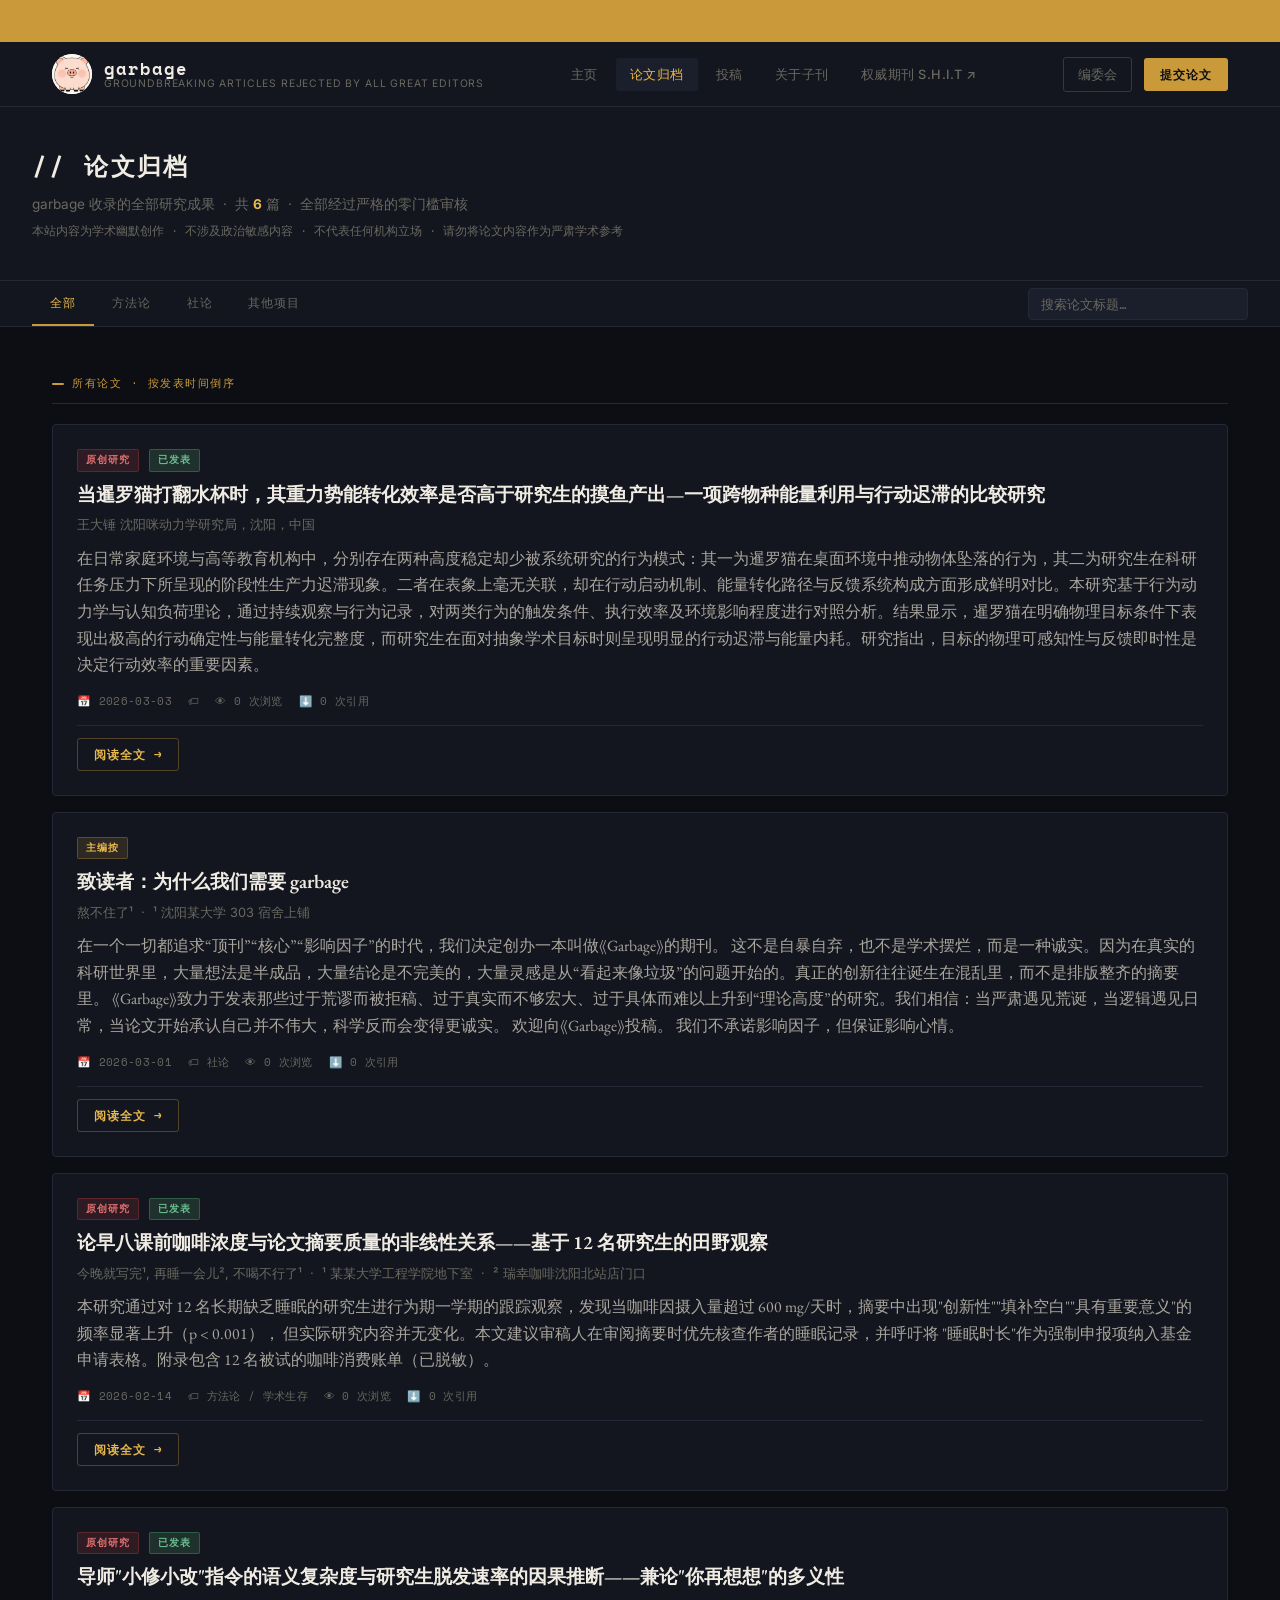
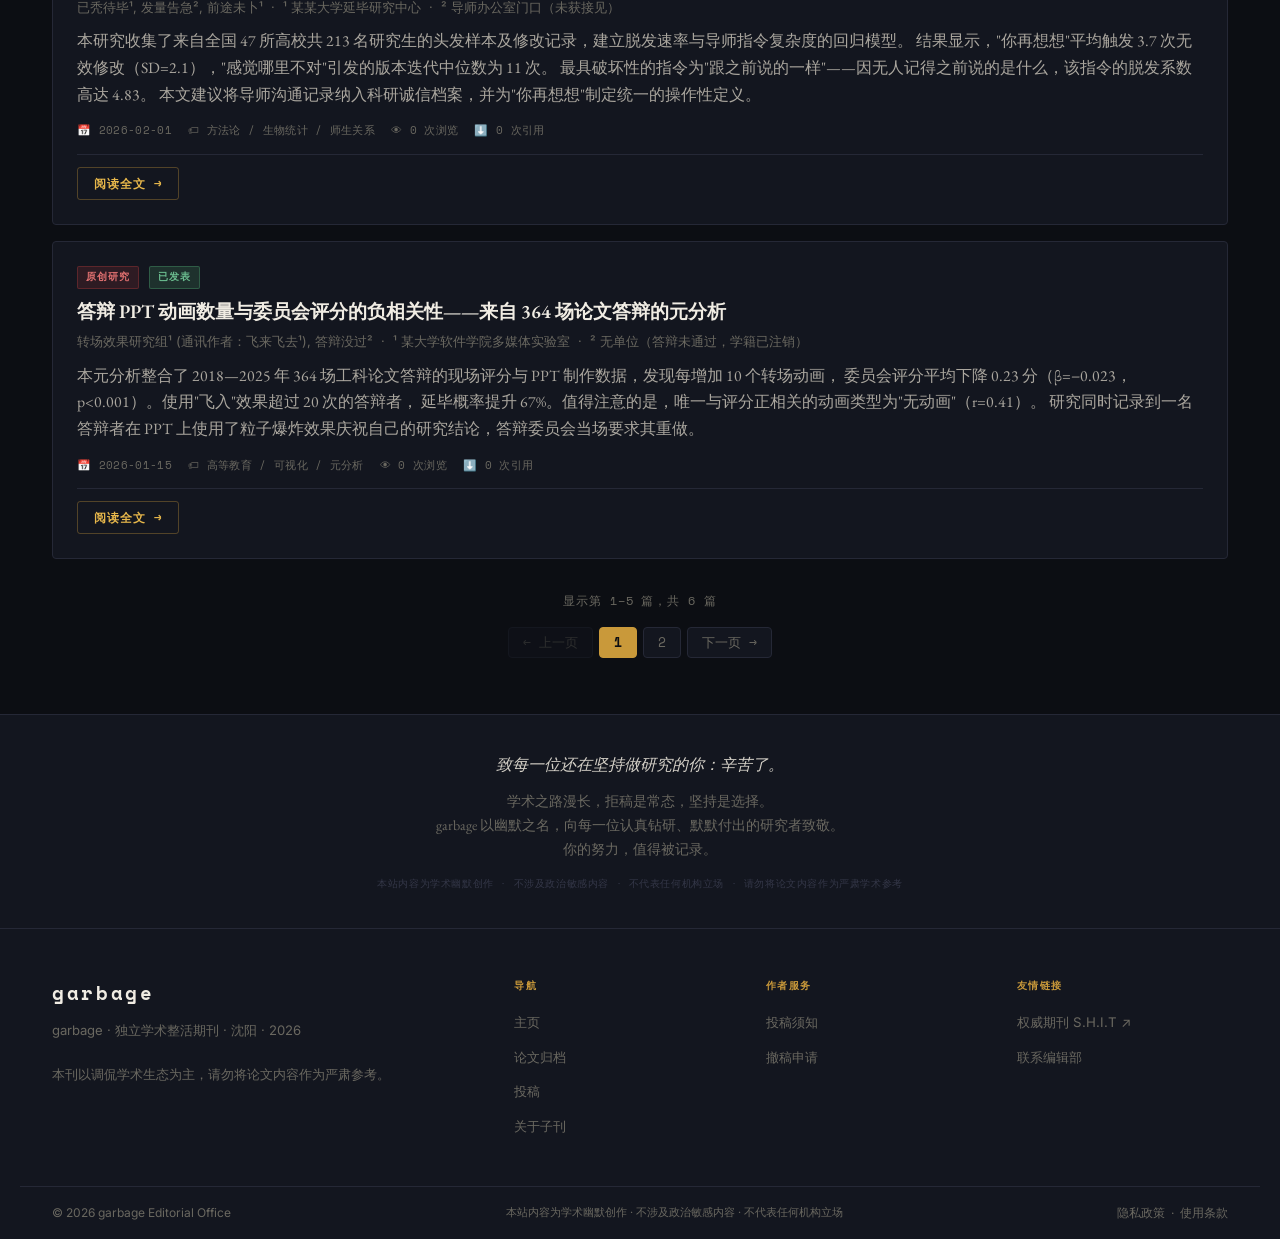
==== ZHENGHUO/papers.html @ 8cbcd447 "Add files via upload" ====
<!DOCTYPE html>
<html lang="zh-CN">
<head>
  <meta charset="UTF-8" />
  <meta name="viewport" content="width=device-width, initial-scale=1.0" />
  <title>论文归档 — garbage</title>
  <link rel="stylesheet" href="css/style.css" />
  <style>
    .search-wrap { margin-left: auto; display: flex; align-items: center; }
    #paperSearch {
      background: var(--surface2); border: 1px solid var(--border);
      border-radius: 4px; color: var(--text); font-family: var(--mono);
      font-size: 0.82rem; padding: 5px 12px; outline: none; width: 220px;
      transition: border-color 0.15s;
    }
    #paperSearch:focus { border-color: var(--gold); }
    #paperSearch::placeholder { color: var(--muted); }
    .page-btn {
      background: var(--surface); border: 1px solid var(--border);
      border-radius: 4px; color: var(--muted); cursor: pointer;
      font-family: var(--mono); font-size: 0.8rem; margin: 0 3px;
      padding: 5px 14px; transition: all 0.15s;
    }
    .page-btn:hover:not(:disabled) { border-color: var(--gold); color: var(--gold); }
    .page-btn.active { background: var(--gold); border-color: var(--gold); color: #0c0e13; font-weight: 700; }
    .page-btn:disabled { cursor: default; opacity: 0.35; }
  </style>
</head>
<body>

<div class="ticker">
  <span class="ticker-inner">
    本页论文均经过严格的零门槛审核，审核标准：存在即合理 &nbsp;·&nbsp;
    浏览量不代表引用量，引用量不代表质量，质量不代表本文存在过 &nbsp;·&nbsp;
    所有作者均为真实人物，或至少有人这样声称 &nbsp;·&nbsp;
    本刊不对论文内容的真实性、准确性或任何实际价值负责，作者本人亦可作出类似声明 &nbsp;·&nbsp;
    点击"阅读全文"即表示您已做好心理准备 &nbsp;·&nbsp;
    提莫正在本页某处隐身，已隐身 847 天，蘑菇数量未知 &nbsp;·&nbsp;
    引用本刊论文属于学术自由，后果自负 &nbsp;·&nbsp;
    本页论文均经过严格的零门槛审核，审核标准：存在即合理
  </span>
</div>

<header class="site-header">
  <div class="header-inner">
    <a href="index.html" class="logo">
      <div class="logo-glyph"><img src="豆包.png" alt="garbage logo" /></div>
      <div class="logo-text-wrap">
        <span class="logo-name">garbage</span>
        <span class="logo-sub">Groundbreaking Articles Rejected By All Great Editors</span>
      </div>
    </a>
    <nav class="primary-nav">
      <a href="index.html">主页</a>
      <a href="papers.html" class="active">论文归档</a>
      <a href="submit.html">投稿</a>
      <a href="about.html">关于子刊</a>
      <a href="https://shitjournal.org" target="_blank" rel="noopener">权威期刊 S.H.I.T ↗</a>
    </nav>
    <div class="header-right">
      <a href="about.html" class="btn-ghost">编委会</a>
      <a href="submit.html" class="btn-primary">提交论文</a>
      <button class="menu-toggle" id="menuToggle">☰</button>
    </div>
  </div>
  <nav class="mobile-nav" id="mobileNav">
    <a href="index.html">主页</a>
    <a href="papers.html">论文归档</a>
    <a href="submit.html">投稿</a>
    <a href="about.html">关于子刊</a>
    <a href="https://shitjournal.org" target="_blank" rel="noopener">权威期刊 S.H.I.T ↗</a>
  </nav>
</header>

<!-- Page Header -->
<div class="page-header">
  <div class="page-header-inner">
    <h1>// 论文归档</h1>
    <p>garbage 收录的全部研究成果 &nbsp;·&nbsp; 共 <strong style="color:var(--gold-lt)">6</strong> 篇 &nbsp;·&nbsp; 全部经过严格的零门槛审核</p>
    <p style="font-size:0.72rem;color:var(--muted);margin-top:6px;font-family:var(--mono);">本站内容为学术幽默创作 · 不涉及政治敏感内容 · 不代表任何机构立场 · 请勿将论文内容作为严肃学术参考</p>
  </div>
</div>

<!-- Filter Bar -->
<div class="filter-bar">
  <div class="filter-inner">
    <button class="filter-btn active" data-filter="all">全部</button>
    <button class="filter-btn" data-filter="methodology">方法论</button>
    <button class="filter-btn" data-filter="editorial">社论</button>
    <button class="filter-btn" data-filter="other">其他项目</button>
    <div class="search-wrap">
      <input type="text" id="paperSearch" placeholder="搜索论文标题…" autocomplete="off" />
    </div>
  </div>
</div>

<!-- Papers List -->
<div class="page-wrap">
  <div class="sec-label">所有论文 · 按发表时间倒序</div>

  <!-- Paper 1 -->
  <div class="paper-card" data-category="methodology">
    <div class="paper-card-top">
      <span class="tag red">原创研究</span>
      <span class="tag accepted">已发表</span>
    </div>
    <h3 class="paper-title">
      <a href="papers/当暹罗猫打翻水杯时，其重力势能转化效率是否高于研究生的摸鱼产出—一项跨物种能量利用与行动迟滞的比较研究1111111.pdf" target="_blank" rel="noopener">当暹罗猫打翻水杯时，其重力势能转化效率是否高于研究生的摸鱼产出—一项跨物种能量利用与行动迟滞的比较研究</a>
    </h3>
    <p class="paper-authors">王大锤 沈阳咪动力学研究局，沈阳，中国</p>
    <p class="paper-abstract">
      在日常家庭环境与高等教育机构中，分别存在两种高度稳定却少被系统研究的行为模式：其一为暹罗猫在桌面环境中推动物体坠落的行为，其二为研究生在科研任务压力下所呈现的阶段性生产力迟滞现象。二者在表象上毫无关联，却在行动启动机制、能量转化路径与反馈系统构成方面形成鲜明对比。本研究基于行为动力学与认知负荷理论，通过持续观察与行为记录，对两类行为的触发条件、执行效率及环境影响程度进行对照分析。结果显示，暹罗猫在明确物理目标条件下表现出极高的行动确定性与能量转化完整度，而研究生在面对抽象学术目标时则呈现明显的行动迟滞与能量内耗。研究指出，目标的物理可感知性与反馈即时性是决定行动效率的重要因素。
    </p>
    <div class="paper-footer">
      <span>📅 2026-03-03</span>
      <span>🏷 </span>
      <span>👁 0 次浏览</span>
      <span>⬇️ 0 次引用</span>
    </div>
    <div class="paper-actions">
      <a href="papers/当暹罗猫打翻水杯时，其重力势能转化效率是否高于研究生的摸鱼产出—一项跨物种能量利用与行动迟滞的比较研究1111111.pdf" target="_blank" rel="noopener" class="read-btn">阅读全文 →</a>
    </div>
  </div>

  <!-- Paper 2 -->
  <div class="paper-card" data-category="editorial">
    <div class="paper-card-top">
      <span class="tag gold">主编按</span>
      
    </div>
    <h3 class="paper-title">
      <a href="papers/致读者.pdf" target="_blank" rel="noopener">致读者：为什么我们需要 garbage</a>
    </h3>
    <p class="paper-authors">熬不住了¹  ·  ¹ 沈阳某大学 303 宿舍上铺</p>
    <p class="paper-abstract">
      在一个一切都追求“顶刊”“核心”“影响因子”的时代，我们决定创办一本叫做《Garbage》的期刊。
这不是自暴自弃，也不是学术摆烂，而是一种诚实。因为在真实的科研世界里，大量想法是半成品，大量结论是不完美的，大量灵感是从“看起来像垃圾”的问题开始的。真正的创新往往诞生在混乱里，而不是排版整齐的摘要里。
《Garbage》致力于发表那些过于荒谬而被拒稿、过于真实而不够宏大、过于具体而难以上升到“理论高度”的研究。我们相信：当严肃遇见荒诞，当逻辑遇见日常，当论文开始承认自己并不伟大，科学反而会变得更诚实。
欢迎向《Garbage》投稿。
我们不承诺影响因子，但保证影响心情。
    </p>
    <div class="paper-footer">
      <span>📅 2026-03-01</span>
      <span>🏷 社论</span>
      <span>👁 0 次浏览</span>
      <span>⬇️ 0 次引用</span>
    </div>
    <div class="paper-actions">
      <a href="papers/致读者.pdf" target="_blank" rel="noopener" class="read-btn">阅读全文 →</a>
    </div>
  </div>

  <!-- Paper 3 -->
  <div class="paper-card" data-category="methodology">
    <div class="paper-card-top">
      <span class="tag red">原创研究</span>
      <span class="tag accepted">已发表</span>
    </div>
    <h3 class="paper-title">
      <a href="papers/coffee-abstract-2026-02.pdf" target="_blank" rel="noopener">论早八课前咖啡浓度与论文摘要质量的非线性关系——基于 12 名研究生的田野观察</a>
    </h3>
    <p class="paper-authors">今晚就写完¹, 再睡一会儿², 不喝不行了¹ &nbsp;·&nbsp; ¹ 某某大学工程学院地下室 &nbsp;·&nbsp; ² 瑞幸咖啡沈阳北站店门口</p>
    <p class="paper-abstract">
      本研究通过对 12 名长期缺乏睡眠的研究生进行为期一学期的跟踪观察，发现当咖啡因摄入量超过
      600 mg/天时，摘要中出现"创新性""填补空白""具有重要意义"的频率显著上升（p &lt; 0.001），
      但实际研究内容并无变化。本文建议审稿人在审阅摘要时优先核查作者的睡眠记录，并呼吁将
      "睡眠时长"作为强制申报项纳入基金申请表格。附录包含 12 名被试的咖啡消费账单（已脱敏）。
    </p>
    <div class="paper-footer">
      <span>📅 2026-02-14</span>
      <span>🏷 方法论 / 学术生存</span>
      <span>👁 0 次浏览</span>
      <span>⬇️ 0 次引用</span>
    </div>
    <div class="paper-actions">
      <a href="papers/coffee-abstract-2026-02.pdf" target="_blank" rel="noopener" class="read-btn">阅读全文 →</a>
    </div>
  </div>

  <!-- Paper 4 -->
  <div class="paper-card" data-category="methodology">
    <div class="paper-card-top">
      <span class="tag red">原创研究</span>
      <span class="tag accepted">已发表</span>
    </div>
    <h3 class="paper-title">
      <a href="papers/hairloss-advisor-2026-02.pdf" target="_blank" rel="noopener">导师"小修小改"指令的语义复杂度与研究生脱发速率的因果推断——兼论"你再想想"的多义性</a>
    </h3>
    <p class="paper-authors">已秃待毕¹, 发量告急², 前途未卜¹ &nbsp;·&nbsp; ¹ 某某大学延毕研究中心 &nbsp;·&nbsp; ² 导师办公室门口（未获接见）</p>
    <p class="paper-abstract">
      本研究收集了来自全国 47 所高校共 213 名研究生的头发样本及修改记录，建立脱发速率与导师指令复杂度的回归模型。
      结果显示，"你再想想"平均触发 3.7 次无效修改（SD=2.1），"感觉哪里不对"引发的版本迭代中位数为 11 次。
      最具破坏性的指令为"跟之前说的一样"——因无人记得之前说的是什么，该指令的脱发系数高达 4.83。
      本文建议将导师沟通记录纳入科研诚信档案，并为"你再想想"制定统一的操作性定义。
    </p>
    <div class="paper-footer">
      <span>📅 2026-02-01</span>
      <span>🏷 方法论 / 生物统计 / 师生关系</span>
      <span>👁 0 次浏览</span>
      <span>⬇️ 0 次引用</span>
    </div>
    <div class="paper-actions">
      <a href="papers/hairloss-advisor-2026-02.pdf" target="_blank" rel="noopener" class="read-btn">阅读全文 →</a>
    </div>
  </div>

  <!-- Paper 5 -->
  <div class="paper-card" data-category="methodology">
    <div class="paper-card-top">
      <span class="tag red">原创研究</span>
      <span class="tag accepted">已发表</span>
    </div>
    <h3 class="paper-title">
      <a href="papers/ppt-defense-2026-01.pdf" target="_blank" rel="noopener">答辩 PPT 动画数量与委员会评分的负相关性——来自 364 场论文答辩的元分析</a>
    </h3>
    <p class="paper-authors">转场效果研究组¹ (通讯作者：飞来飞去¹), 答辩没过²  &nbsp;·&nbsp; ¹ 某大学软件学院多媒体实验室 &nbsp;·&nbsp; ² 无单位（答辩未通过，学籍已注销）</p>
    <p class="paper-abstract">
      本元分析整合了 2018—2025 年 364 场工科论文答辩的现场评分与 PPT 制作数据，发现每增加 10 个转场动画，
      委员会评分平均下降 0.23 分（β=−0.023，p&lt;0.001）。使用"飞入"效果超过 20 次的答辩者，
      延毕概率提升 67%。值得注意的是，唯一与评分正相关的动画类型为"无动画"（r=0.41）。
      研究同时记录到一名答辩者在 PPT 上使用了粒子爆炸效果庆祝自己的研究结论，答辩委员会当场要求其重做。
    </p>
    <div class="paper-footer">
      <span>📅 2026-01-15</span>
      <span>🏷 高等教育 / 可视化 / 元分析</span>
      <span>👁 0 次浏览</span>
      <span>⬇️ 0 次引用</span>
    </div>
    <div class="paper-actions">
      <a href="papers/ppt-defense-2026-01.pdf" target="_blank" rel="noopener" class="read-btn">阅读全文 →</a>
    </div>
  </div>

  

  

  

  <div class="paper-card" data-category="methodology">
    <div class="paper-card-top">
      <span class="tag red">原创研究</span>
      <span class="tag accepted">已发表</span>
    </div>
    <h3 class="paper-title">
      <a href="papers/last-version-2025-11.pdf" target="_blank" rel="noopener">"再改最后一版"承诺的不可信性：基于 366 次版本迭代的纵向追踪研究</a>
    </h3>
    <p class="paper-authors">全靠自引¹, 引无可引², 版本失控³  &nbsp;·&nbsp; ¹ 某某大学图书馆三楼角落 &nbsp;·&nbsp; ² 宿舍 302（凌晨） &nbsp;·&nbsp; ³ 同上（更晚）</p>
    <p class="paper-abstract">
      本研究对一篇学位论文自初稿至提交的完整修改过程进行逐版追踪，记录到"最后一版"承诺共发出 47 次，
      实际结束于第 366 次修改。分析显示，每次"最后一版"承诺后平均还会触发 6.8 次后续修改，
      且随着承诺次数增加，单次修改幅度反而扩大（r=0.67）。
      最长的"最后一版"持续了 23 天。研究者在完成本文后声称"这是最后一篇论文了"，
      本刊对此表示高度怀疑，并已将其列入持续观察名单。
    </p>
    <div class="paper-footer">
      <span>📅 2025-11-30</span>
      <span>🏷 方法论 / 时间管理 / 自我欺骗</span>
      <span>👁 0 次浏览</span>
      <span>⬇️ 0 次引用</span>
    </div>
    <div class="paper-actions">
      <a href="papers/last-version-2025-11.pdf" target="_blank" rel="noopener" class="read-btn">阅读全文 →</a>
    </div>
  </div>

  <div style="text-align:center; margin-top: 32px; color: var(--muted); font-family: var(--mono); font-size: 0.75rem; letter-spacing: 0.08em;" id="searchStatus"></div>
  <div id="pagination" style="text-align:center; margin-top: 16px; padding-bottom: 8px;"></div>
</div>

<!-- POSITIVE BANNER -->
<div class="positive-banner">
  <p class="pb-main">致每一位还在坚持做研究的你：辛苦了。</p>
  <p class="pb-sub">
    学术之路漫长，拒稿是常态，坚持是选择。<br>
    garbage 以幽默之名，向每一位认真钻研、默默付出的研究者致敬。<br>
    你的努力，值得被记录。
  </p>
  <p class="pb-disclaimer">本站内容为学术幽默创作 · 不涉及政治敏感内容 · 不代表任何机构立场 · 请勿将论文内容作为严肃学术参考</p>
</div>

<footer>
  <div class="footer-top">
    <div class="footer-brand">
      <span class="logo-name" style="font-family:var(--mono);font-size:1.2rem;color:var(--white);letter-spacing:0.14em;display:block;margin-bottom:10px;">garbage</span>
      <p>garbage · 独立学术整活期刊 · 沈阳 · 2026<br><br>本刊以调侃学术生态为主，请勿将论文内容作为严肃参考。</p>
    </div>
    <div class="footer-col">
      <h4>导航</h4>
      <ul>
        <li><a href="index.html">主页</a></li>
        <li><a href="papers.html">论文归档</a></li>
        <li><a href="submit.html">投稿</a></li>
        <li><a href="about.html">关于子刊</a></li>
      </ul>
    </div>
    <div class="footer-col">
      <h4>作者服务</h4>
      <ul>
        <li><a href="submit.html">投稿须知</a></li>
        <li><a href="submit.html">撤稿申请</a></li>
      </ul>
    </div>
    <div class="footer-col">
      <h4>友情链接</h4>
      <ul>
        <li><a href="https://shitjournal.org" target="_blank" rel="noopener">权威期刊 S.H.I.T ↗</a></li>
        <li><a href="about.html">联系编辑部</a></li>
      </ul>
    </div>
  </div>
  <div class="footer-bottom">
    <span>© 2026 garbage Editorial Office</span>
    <span style="font-size:0.68rem;">本站内容为学术幽默创作 · 不涉及政治敏感内容 · 不代表任何机构立场</span>
    <span><a href="#">隐私政策</a> &nbsp;·&nbsp; <a href="#">使用条款</a></span>
  </div>
</footer>

<script src="js/main.js"></script>
<script>
(function () {
  const PER_PAGE = 5;
  let page = 1, cat = 'all', query = '';
  const allCards = Array.from(document.querySelectorAll('.paper-card'));
  const statusEl = document.getElementById('searchStatus');
  const paginEl  = document.getElementById('pagination');
  const searchEl = document.getElementById('paperSearch');

  function getFiltered() {
    return allCards.filter(c => {
      const okCat = cat === 'all' || c.dataset.category === cat;
      const title = c.querySelector('.paper-title').textContent.toLowerCase();
      return okCat && (!query || title.includes(query));
    });
  }

  function render() {
    const list  = getFiltered();
    const total = list.length;
    const pages = Math.max(1, Math.ceil(total / PER_PAGE));
    if (page > pages) page = pages;
    const s = (page - 1) * PER_PAGE;

    allCards.forEach(c => c.style.display = 'none');
    list.slice(s, s + PER_PAGE).forEach(c => c.style.display = '');

    statusEl.textContent = total === 0
      ? '没有找到匹配的论文'
      : `显示第 ${s + 1}–${Math.min(s + PER_PAGE, total)} 篇，共 ${total} 篇`;

    paginEl.innerHTML = '';
    if (pages <= 1) return;

    function mkBtn(label, target, disabled, active) {
      const b = document.createElement('button');
      b.className = 'page-btn' + (active ? ' active' : '');
      b.textContent = label;
      b.disabled = disabled;
      b.onclick = () => { page = target; render(); window.scrollTo({ top: 280, behavior: 'smooth' }); };
      paginEl.appendChild(b);
    }

    mkBtn('← 上一页', page - 1, page === 1, false);
    for (let i = 1; i <= pages; i++) mkBtn(String(i), i, false, i === page);
    mkBtn('下一页 →', page + 1, page === pages, false);
  }

  document.querySelectorAll('.filter-btn').forEach(b => {
    b.addEventListener('click', function () {
      document.querySelectorAll('.filter-btn').forEach(x => x.classList.remove('active'));
      this.classList.add('active');
      cat = this.dataset.filter;
      page = 1;
      render();
    });
  });

  searchEl && searchEl.addEventListener('input', function () {
    query = this.value.trim().toLowerCase();
    page = 1;
    render();
  });

  render();
})();
</script>
</body>
</html>
---- ZHENGHUO/css/style.css ----
@import url('https://fonts.googleapis.com/css2?family=EB+Garamond:ital,wght@0,400;0,600;0,700;1,400;1,600&family=Space+Mono:wght@400;700&family=Inter:wght@300;400;500;600&display=swap');

*, *::before, *::after { box-sizing: border-box; margin: 0; padding: 0; }

:root {
  --bg:       #0c0e13;
  --surface:  #13161f;
  --surface2: #1b1f2b;
  --border:   #252836;
  --border2:  #343748;
  --text:     #d4d0c7;
  --muted:    #6a6860;
  --gold:     #c9993a;
  --gold-lt:  #e8b84b;
  --red:      #c94040;
  --green:    #4a9e6c;
  --white:    #f0ece3;
  --serif:    'EB Garamond', Georgia, serif;
  --sans:     'Inter', system-ui, sans-serif;
  --mono:     'Space Mono', 'Courier New', monospace;
}

html { font-size: 16px; scroll-behavior: smooth; }

body {
  font-family: var(--sans);
  background: var(--bg);
  color: var(--text);
  line-height: 1.65;
  min-height: 100vh;
}

a { color: inherit; text-decoration: none; }
a:hover { color: var(--gold-lt); }

img { display: block; max-width: 100%; }

/* ═══════════════════════════════════════
   TICKER BAR
═══════════════════════════════════════ */
.ticker {
  background: var(--gold);
  color: #0c0e13;
  font-family: var(--mono);
  font-size: 0.92rem;
  font-weight: 700;
  letter-spacing: 0.04em;
  padding: 9px 0;
  overflow: hidden;
  white-space: nowrap;
}

.ticker-inner {
  display: inline-block;
  animation: ticker-scroll 55s linear infinite;
  padding-left: 100%;
}

@keyframes ticker-scroll {
  from { transform: translateX(0); }
  to   { transform: translateX(-100%); }
}

/* ═══════════════════════════════════════
   HEADER
═══════════════════════════════════════ */
.site-header {
  background: var(--surface);
  border-bottom: 1px solid var(--border);
  position: sticky;
  top: 0;
  z-index: 100;
}

.header-inner {
  max-width: 1240px;
  margin: 0 auto;
  padding: 0 32px;
  display: flex;
  align-items: center;
  justify-content: space-between;
  height: 64px;
  gap: 24px;
}

/* Logo */
.logo {
  display: flex;
  align-items: center;
  gap: 12px;
  flex-shrink: 0;
}

.logo-glyph {
  width: 40px;
  height: 40px;
  border-radius: 50%;
  overflow: hidden;
  flex-shrink: 0;
  background: #fce8e8;
}

.logo-glyph img {
  width: 100%;
  height: 100%;
  object-fit: cover;
  object-position: center top;
}

.logo-text-wrap {
  display: flex;
  flex-direction: column;
  line-height: 1.15;
}

.logo-name {
  font-family: var(--mono);
  font-size: 1.05rem;
  font-weight: 700;
  color: var(--white);
  letter-spacing: 0.12em;
}

.logo-sub {
  font-size: 0.65rem;
  color: var(--muted);
  letter-spacing: 0.08em;
  text-transform: uppercase;
}

/* Primary Nav */
.primary-nav {
  display: flex;
  align-items: center;
  gap: 4px;
}

.primary-nav a {
  padding: 6px 14px;
  font-size: 0.8rem;
  font-weight: 500;
  letter-spacing: 0.04em;
  color: var(--muted);
  border-radius: 3px;
  transition: all 0.15s;
  white-space: nowrap;
}

.primary-nav a:hover { color: var(--white); background: var(--surface2); }
.primary-nav a.active { color: var(--gold-lt); background: var(--surface2); }

/* Header right */
.header-right {
  display: flex;
  align-items: center;
  gap: 12px;
  flex-shrink: 0;
}

.btn-primary {
  background: var(--gold);
  color: #0c0e13;
  font-family: var(--mono);
  font-size: 0.72rem;
  font-weight: 700;
  letter-spacing: 0.08em;
  padding: 7px 16px;
  border-radius: 3px;
  border: none;
  cursor: pointer;
  transition: background 0.15s;
  text-transform: uppercase;
}

.btn-primary:hover { background: var(--gold-lt); color: #0c0e13; }

.btn-ghost {
  background: transparent;
  color: var(--muted);
  font-size: 0.8rem;
  font-weight: 500;
  padding: 6px 14px;
  border: 1px solid var(--border2);
  border-radius: 3px;
  cursor: pointer;
  transition: all 0.15s;
}

.btn-ghost:hover { color: var(--white); border-color: var(--border2); background: var(--surface2); }

/* Mobile toggle */
.menu-toggle {
  display: none;
  background: none;
  border: 1px solid var(--border2);
  color: var(--text);
  padding: 6px 10px;
  font-size: 1rem;
  border-radius: 3px;
  cursor: pointer;
}

.mobile-nav {
  display: none;
  flex-direction: column;
  background: var(--surface);
  border-top: 1px solid var(--border);
  padding: 12px 32px 20px;
  gap: 4px;
}

.mobile-nav a {
  padding: 8px 0;
  font-size: 0.9rem;
  color: var(--muted);
  border-bottom: 1px solid var(--border);
}

.mobile-nav a:last-child { border-bottom: none; }
.mobile-nav a:hover { color: var(--gold-lt); }

/* Hero verdict badge */
.hero-verdict {
  margin-top: 22px;
  display: inline-flex;
  align-items: center;
  gap: 10px;
  background: rgba(74,158,108,0.10);
  border: 1px solid rgba(74,158,108,0.30);
  border-radius: 3px;
  padding: 9px 18px;
  font-family: var(--mono);
  font-size: 0.72rem;
  letter-spacing: 0.05em;
  color: #6abb8e;
}
.hero-verdict strong { color: #7ed4a7; }
.verdict-note { color: rgba(106,187,142,0.55); margin-left: 4px; }

/* Process strip */
.process-strip {
  background: var(--surface);
  border-bottom: 1px solid var(--border);
  padding: 36px 32px;
}
.process-inner {
  max-width: 1240px;
  margin: 0 auto;
  display: flex;
  align-items: center;
  justify-content: center;
  flex-wrap: wrap;
  gap: 0;
}
.process-step {
  text-align: center;
  padding: 0 32px;
  flex: 1;
  min-width: 140px;
}
.ps-num {
  font-family: var(--mono);
  font-size: 1.5rem;
  font-weight: 700;
  color: var(--gold-lt);
  line-height: 1;
  margin-bottom: 8px;
}
.ps-title {
  font-size: 0.9rem;
  font-weight: 600;
  color: var(--white);
  margin-bottom: 5px;
}
.ps-note {
  font-size: 0.72rem;
  color: var(--muted);
  line-height: 1.45;
}
.ps-arrow {
  font-size: 1.3rem;
  color: var(--border2);
  flex-shrink: 0;
  padding: 0 4px;
  font-family: var(--mono);
}

/* Live feed widget */
.live-feed-item {
  display: flex;
  align-items: flex-start;
  gap: 9px;
  padding: 11px 0;
  border-bottom: 1px solid var(--border);
  font-family: var(--serif);
  font-size: 0.88rem;
  color: var(--text);
  line-height: 1.5;
}
.live-feed-item:last-child { border-bottom: none; }
.live-dot {
  color: #4a9e6c;
  font-size: 0.65rem;
  flex-shrink: 0;
  margin-top: 4px;
  animation: pulse-dot 1.6s ease infinite;
}
@keyframes pulse-dot {
  0%, 100% { opacity: 1; }
  50%       { opacity: 0.25; }
}
.live-time {
  font-family: var(--mono);
  font-size: 0.62rem;
  color: var(--gold);
  white-space: nowrap;
  flex-shrink: 0;
  margin-top: 3px;
}

/* ═══════════════════════════════════════
   HERO — index
═══════════════════════════════════════ */
.hero {
  background: var(--surface);
  border-bottom: 1px solid var(--border);
  padding: 80px 32px;
  text-align: center;
  position: relative;
  overflow: hidden;
}

.hero::before {
  content: '';
  position: absolute;
  inset: 0;
  background:
    radial-gradient(ellipse 60% 50% at 50% 0%, rgba(201,153,58,0.08) 0%, transparent 70%);
  pointer-events: none;
}

.hero-badge {
  display: inline-block;
  font-family: var(--mono);
  font-size: 0.68rem;
  letter-spacing: 0.14em;
  text-transform: uppercase;
  color: var(--gold);
  border: 1px solid rgba(201,153,58,0.4);
  padding: 4px 12px;
  border-radius: 2px;
  margin-bottom: 28px;
}

.hero-title {
  font-family: var(--mono);
  font-size: clamp(2.4rem, 6vw, 4.5rem);
  font-weight: 700;
  color: var(--white);
  letter-spacing: 0.15em;
  line-height: 1.1;
  margin-bottom: 24px;
}

.hero-title .dot { color: var(--gold); }

.hero-tagline {
  font-family: var(--serif);
  font-size: clamp(1.1rem, 2.5vw, 1.45rem);
  font-style: italic;
  color: var(--text);
  max-width: 640px;
  margin: 0 auto 10px;
  line-height: 1.5;
}

.hero-tagline-zh {
  font-family: var(--serif);
  font-size: 1rem;
  color: var(--muted);
  margin-bottom: 32px;
}

.hero-actions {
  display: flex;
  gap: 12px;
  justify-content: center;
  flex-wrap: wrap;
}

.btn-lg {
  padding: 11px 28px;
  font-family: var(--mono);
  font-size: 0.78rem;
  font-weight: 700;
  letter-spacing: 0.08em;
  text-transform: uppercase;
  border-radius: 3px;
  cursor: pointer;
  transition: all 0.15s;
  display: inline-block;
}

.btn-lg.gold { background: var(--gold); color: #0c0e13; border: 2px solid var(--gold); }
.btn-lg.gold:hover { background: var(--gold-lt); border-color: var(--gold-lt); color: #0c0e13; }
.btn-lg.outline { background: transparent; color: var(--text); border: 2px solid var(--border2); }
.btn-lg.outline:hover { border-color: var(--gold); color: var(--gold-lt); }

/* ═══════════════════════════════════════
   STATS STRIP
═══════════════════════════════════════ */
.stats-strip {
  background: var(--bg);
  border-bottom: 1px solid var(--border);
  padding: 16px 32px;
}

.stats-inner {
  max-width: 1240px;
  margin: 0 auto;
  display: flex;
  gap: 0;
  justify-content: center;
}

.stat-cell {
  padding: 4px 40px;
  border-right: 1px solid var(--border);
  text-align: center;
}

.stat-cell:first-child { padding-left: 0; }
.stat-cell:last-child  { border-right: none; padding-right: 0; }

.stat-val {
  font-family: var(--mono);
  font-size: 1.4rem;
  font-weight: 700;
  color: var(--gold-lt);
  line-height: 1;
}

.stat-lbl {
  font-size: 0.68rem;
  text-transform: uppercase;
  letter-spacing: 0.1em;
  color: var(--muted);
  margin-top: 3px;
}

/* ═══════════════════════════════════════
   PAGE WRAPPER
═══════════════════════════════════════ */
.page-wrap {
  max-width: 1240px;
  margin: 0 auto;
  padding: 48px 32px;
}

.page-grid {
  display: grid;
  grid-template-columns: 1fr 340px;
  gap: 48px;
}

/* ═══════════════════════════════════════
   SECTION LABEL
═══════════════════════════════════════ */
.sec-label {
  font-family: var(--mono);
  font-size: 0.68rem;
  text-transform: uppercase;
  letter-spacing: 0.14em;
  color: var(--gold);
  margin-bottom: 20px;
  padding-bottom: 10px;
  border-bottom: 1px solid var(--border);
  display: flex;
  align-items: center;
  gap: 8px;
}

.sec-label::before {
  content: '';
  display: inline-block;
  width: 12px;
  height: 2px;
  background: var(--gold);
  border-radius: 1px;
}

/* ═══════════════════════════════════════
   PAPER CARD
═══════════════════════════════════════ */
.paper-card {
  background: var(--surface);
  border: 1px solid var(--border);
  border-radius: 4px;
  padding: 24px;
  margin-bottom: 16px;
  transition: border-color 0.15s;
}

.paper-card:hover { border-color: var(--border2); }

.paper-card-top {
  display: flex;
  align-items: flex-start;
  gap: 10px;
  margin-bottom: 10px;
  flex-wrap: wrap;
}

.tag {
  display: inline-block;
  font-family: var(--mono);
  font-size: 0.62rem;
  font-weight: 700;
  letter-spacing: 0.1em;
  text-transform: uppercase;
  padding: 2px 8px;
  border-radius: 2px;
}

.tag.gold     { background: rgba(201,153,58,0.15); color: var(--gold-lt); border: 1px solid rgba(201,153,58,0.3); }
.tag.red      { background: rgba(201,64,64,0.15);  color: #e07070;        border: 1px solid rgba(201,64,64,0.3); }
.tag.green    { background: rgba(74,158,108,0.15); color: #6abb8e;        border: 1px solid rgba(74,158,108,0.3); }
.tag.gray     { background: var(--surface2);       color: var(--muted);   border: 1px solid var(--border); }
.tag.accepted { background: rgba(74,158,108,0.2);  color: #6abb8e;        border: 1px solid rgba(74,158,108,0.4); }

.paper-title {
  font-family: var(--serif);
  font-size: 1.2rem;
  font-weight: 600;
  color: var(--white);
  line-height: 1.4;
  margin-bottom: 6px;
  cursor: pointer;
  transition: color 0.15s;
}

.paper-title:hover { color: var(--gold-lt); }

.paper-authors {
  font-size: 0.8rem;
  color: var(--muted);
  margin-bottom: 10px;
}

.paper-abstract {
  font-family: var(--serif);
  font-size: 0.98rem;
  color: #aaa69e;
  line-height: 1.7;
  margin-bottom: 14px;
}

.paper-footer {
  display: flex;
  gap: 16px;
  flex-wrap: wrap;
  font-family: var(--mono);
  font-size: 0.68rem;
  color: var(--muted);
  letter-spacing: 0.03em;
}

.paper-footer span { display: flex; align-items: center; gap: 4px; }

/* Paper read action */
.paper-actions {
  margin-top: 14px;
  padding-top: 12px;
  border-top: 1px solid var(--border);
}

.read-btn {
  display: inline-flex;
  align-items: center;
  gap: 6px;
  padding: 6px 16px;
  background: transparent;
  border: 1px solid rgba(201,153,58,0.35);
  border-radius: 3px;
  color: var(--gold-lt);
  font-family: var(--mono);
  font-size: 0.72rem;
  font-weight: 700;
  letter-spacing: 0.08em;
  text-transform: uppercase;
  text-decoration: none;
  transition: all 0.15s;
}

.read-btn:hover {
  background: rgba(201,153,58,0.12);
  border-color: var(--gold);
  color: var(--gold-lt);
}

/* Clickable paper title */
.paper-title a {
  color: inherit;
  text-decoration: none;
}
.paper-title a:hover { color: var(--gold-lt); }

/* ═══════════════════════════════════════
   SIDEBAR WIDGETS
═══════════════════════════════════════ */
.widget {
  background: var(--surface);
  border: 1px solid var(--border);
  border-radius: 4px;
  padding: 20px;
  margin-bottom: 20px;
}

.widget-title {
  font-family: var(--mono);
  font-size: 0.65rem;
  text-transform: uppercase;
  letter-spacing: 0.14em;
  color: var(--gold);
  margin-bottom: 16px;
  padding-bottom: 10px;
  border-bottom: 1px solid var(--border);
}

/* News list */
.news-list { list-style: none; }

.news-item {
  padding: 11px 0;
  border-bottom: 1px solid var(--border);
}

.news-item:last-child { border-bottom: none; padding-bottom: 0; }

.news-date {
  font-family: var(--mono);
  font-size: 0.62rem;
  color: var(--gold);
  letter-spacing: 0.05em;
  margin-bottom: 4px;
}

.news-text {
  font-family: var(--serif);
  font-size: 0.92rem;
  color: var(--text);
  line-height: 1.45;
  cursor: pointer;
}

.news-text:hover { color: var(--gold-lt); }

/* Impact metrics */
.metric-row {
  display: flex;
  justify-content: space-between;
  align-items: baseline;
  padding: 8px 0;
  border-bottom: 1px solid var(--border);
  font-size: 0.82rem;
}

.metric-row:last-child { border-bottom: none; }
.metric-key { color: var(--muted); }
.metric-val { font-family: var(--mono); font-weight: 700; color: var(--gold-lt); }

/* Scope list */
.scope-list {
  list-style: none;
  font-size: 0.85rem;
  color: var(--text);
  line-height: 1;
}

.scope-list li {
  padding: 7px 0;
  border-bottom: 1px solid var(--border);
  display: flex;
  gap: 8px;
  align-items: flex-start;
}

.scope-list li:last-child { border-bottom: none; }
.scope-list li::before { content: '→'; color: var(--gold); flex-shrink: 0; font-family: var(--mono); font-size: 0.75rem; margin-top: 2px; }

/* ═══════════════════════════════════════
   CTA BANNER
═══════════════════════════════════════ */
.cta-banner {
  background: var(--surface);
  border-top: 1px solid var(--border);
  border-bottom: 1px solid var(--border);
  padding: 60px 32px;
  text-align: center;
  position: relative;
  overflow: hidden;
}

.cta-banner::before {
  content: '';
  position: absolute;
  inset: 0;
  background: radial-gradient(ellipse 50% 80% at 50% 100%, rgba(201,153,58,0.06) 0%, transparent 70%);
  pointer-events: none;
}

.cta-banner h2 {
  font-family: var(--serif);
  font-size: clamp(1.5rem, 3vw, 2.2rem);
  font-style: italic;
  color: var(--white);
  max-width: 600px;
  margin: 0 auto 12px;
  line-height: 1.35;
}

.cta-banner p {
  font-size: 0.9rem;
  color: var(--muted);
  max-width: 480px;
  margin: 0 auto 28px;
  line-height: 1.7;
}

/* ═══════════════════════════════════════
   PAPERS PAGE
═══════════════════════════════════════ */
.page-header {
  background: var(--surface);
  border-bottom: 1px solid var(--border);
  padding: 40px 32px;
}

.page-header-inner {
  max-width: 1240px;
  margin: 0 auto;
}

.page-header h1 {
  font-family: var(--mono);
  font-size: 1.5rem;
  font-weight: 700;
  color: var(--white);
  letter-spacing: 0.1em;
  margin-bottom: 6px;
}

.page-header p {
  font-size: 0.85rem;
  color: var(--muted);
}

/* Filter bar */
.filter-bar {
  background: var(--surface);
  border-bottom: 1px solid var(--border);
  padding: 0 32px;
}

.filter-inner {
  max-width: 1240px;
  margin: 0 auto;
  display: flex;
  gap: 0;
  overflow-x: auto;
}

.filter-btn {
  padding: 13px 18px;
  font-family: var(--mono);
  font-size: 0.72rem;
  letter-spacing: 0.08em;
  text-transform: uppercase;
  color: var(--muted);
  border: none;
  background: none;
  cursor: pointer;
  border-bottom: 2px solid transparent;
  white-space: nowrap;
  transition: all 0.15s;
}

.filter-btn:hover { color: var(--white); }
.filter-btn.active { color: var(--gold-lt); border-bottom-color: var(--gold); }

/* Paper list (full page) */
.papers-list { list-style: none; }

/* ═══════════════════════════════════════
   SUBMIT PAGE
═══════════════════════════════════════ */
.submit-grid {
  display: grid;
  grid-template-columns: 1fr 400px;
  gap: 48px;
  align-items: start;
}

.form-section h2 {
  font-family: var(--serif);
  font-size: 1.6rem;
  color: var(--white);
  margin-bottom: 8px;
}

.form-section > p {
  font-size: 0.88rem;
  color: var(--muted);
  margin-bottom: 32px;
  line-height: 1.7;
}

.form-row {
  margin-bottom: 20px;
}

.form-row label {
  display: block;
  font-family: var(--mono);
  font-size: 0.68rem;
  text-transform: uppercase;
  letter-spacing: 0.1em;
  color: var(--gold);
  margin-bottom: 8px;
}

.form-row input,
.form-row textarea,
.form-row select {
  width: 100%;
  background: var(--surface2);
  border: 1px solid var(--border2);
  border-radius: 3px;
  padding: 10px 14px;
  color: var(--text);
  font-family: var(--sans);
  font-size: 0.9rem;
  outline: none;
  transition: border-color 0.15s;
  appearance: none;
}

.form-row input:focus,
.form-row textarea:focus,
.form-row select:focus { border-color: var(--gold); }

.form-row textarea { resize: vertical; min-height: 120px; }

.form-hint {
  font-size: 0.72rem;
  color: var(--muted);
  margin-top: 5px;
}

.submit-btn {
  width: 100%;
  padding: 13px;
  background: var(--gold);
  color: #0c0e13;
  font-family: var(--mono);
  font-size: 0.82rem;
  font-weight: 700;
  letter-spacing: 0.1em;
  text-transform: uppercase;
  border: none;
  border-radius: 3px;
  cursor: pointer;
  transition: background 0.15s;
  margin-top: 8px;
}

.submit-btn:hover { background: var(--gold-lt); }

.form-success {
  display: none;
  background: rgba(74,158,108,0.12);
  border: 1px solid rgba(74,158,108,0.35);
  border-radius: 3px;
  padding: 20px;
  text-align: center;
  color: #6abb8e;
  font-family: var(--serif);
  font-size: 1.1rem;
  font-style: italic;
  margin-top: 16px;
}

/* Submit sidebar */
.submit-sidebar .widget { position: sticky; top: 80px; }

.rule-list {
  list-style: none;
  counter-reset: rule-counter;
}

.rule-list li {
  counter-increment: rule-counter;
  padding: 8px 0 8px 32px;
  border-bottom: 1px solid var(--border);
  font-size: 0.85rem;
  color: var(--text);
  line-height: 1.5;
  position: relative;
}

.rule-list li:last-child { border-bottom: none; }

.rule-list li::before {
  content: counter(rule-counter, decimal-leading-zero);
  position: absolute;
  left: 0;
  font-family: var(--mono);
  font-size: 0.65rem;
  color: var(--gold);
  top: 10px;
}

/* ═══════════════════════════════════════
   ABOUT PAGE
═══════════════════════════════════════ */
.about-hero {
  background: var(--surface);
  border-bottom: 1px solid var(--border);
  padding: 60px 32px;
  text-align: center;
}

.about-hero h1 {
  font-family: var(--mono);
  font-size: 1.8rem;
  font-weight: 700;
  color: var(--white);
  letter-spacing: 0.12em;
  margin-bottom: 12px;
}

.about-hero p {
  font-family: var(--serif);
  font-size: 1.15rem;
  font-style: italic;
  color: var(--muted);
  max-width: 600px;
  margin: 0 auto;
}

.about-body {
  max-width: 1240px;
  margin: 0 auto;
  padding: 48px 32px;
}

.about-prose {
  max-width: 760px;
}

.about-prose h2 {
  font-family: var(--serif);
  font-size: 1.5rem;
  color: var(--white);
  margin: 36px 0 14px;
}

.about-prose h2:first-child { margin-top: 0; }

.about-prose p {
  font-family: var(--serif);
  font-size: 1.02rem;
  color: #aaa69e;
  line-height: 1.8;
  margin-bottom: 14px;
}

.about-prose ul {
  padding-left: 0;
  list-style: none;
  margin-bottom: 14px;
}

.about-prose ul li {
  font-family: var(--serif);
  font-size: 0.98rem;
  color: #aaa69e;
  padding: 5px 0 5px 20px;
  position: relative;
  line-height: 1.65;
}

.about-prose ul li::before {
  content: '※';
  position: absolute;
  left: 0;
  color: var(--gold);
  font-size: 0.75rem;
}

/* Contact list */
.contact-list {
  margin-top: 6px;
}
.contact-item {
  display: flex;
  gap: 16px;
  padding: 16px 0;
  border-bottom: 1px solid var(--border);
  align-items: flex-start;
}
.contact-item:last-child { border-bottom: none; }
.contact-icon {
  font-size: 1.5rem;
  flex-shrink: 0;
  width: 36px;
  text-align: center;
  margin-top: 2px;
}
.contact-method {
  font-family: var(--mono);
  font-size: 0.75rem;
  font-weight: 700;
  text-transform: uppercase;
  letter-spacing: 0.1em;
  color: var(--gold-lt);
  margin-bottom: 5px;
}
.contact-desc {
  font-family: var(--serif);
  font-size: 0.96rem;
  color: #aaa69e;
  line-height: 1.65;
}
.contact-note {
  font-family: var(--mono);
  font-size: 0.68rem;
  color: var(--muted);
  letter-spacing: 0.04em;
}

/* Board grid */
.board-grid {
  display: grid;
  grid-template-columns: repeat(auto-fill, minmax(220px, 1fr));
  gap: 16px;
  margin-top: 24px;
}

.board-card {
  background: var(--surface);
  border: 1px solid var(--border);
  border-radius: 4px;
  padding: 18px;
}

.board-role {
  font-family: var(--mono);
  font-size: 0.62rem;
  text-transform: uppercase;
  letter-spacing: 0.1em;
  color: var(--gold);
  margin-bottom: 6px;
}

.board-name {
  font-family: var(--serif);
  font-size: 1.05rem;
  font-weight: 600;
  color: var(--white);
  margin-bottom: 4px;
}

.board-affil {
  font-size: 0.78rem;
  color: var(--muted);
  font-style: italic;
}

/* ═══════════════════════════════════════
   SITE NOTICE BAR
═══════════════════════════════════════ */
.site-notice {
  background: rgba(201,153,58,0.08);
  border-top: 1px solid rgba(201,153,58,0.2);
  border-bottom: 1px solid rgba(201,153,58,0.2);
  padding: 14px 32px;
  text-align: center;
}
.site-notice-inner {
  max-width: 1240px;
  margin: 0 auto;
  font-family: var(--mono);
  font-size: 0.82rem;
  font-weight: 700;
  letter-spacing: 0.06em;
  color: var(--gold-lt);
}

/* ═══════════════════════════════════════
   POSITIVE BANNER
═══════════════════════════════════════ */
.positive-banner {
  background: var(--surface);
  border-top: 1px solid var(--border);
  padding: 36px 32px;
  text-align: center;
}
.positive-banner .pb-main {
  font-family: var(--serif);
  font-size: 1rem;
  font-style: italic;
  color: var(--text);
  max-width: 600px;
  margin: 0 auto 10px;
  line-height: 1.8;
}
.positive-banner .pb-sub {
  font-family: var(--serif);
  font-size: 0.88rem;
  color: var(--muted);
  max-width: 560px;
  margin: 0 auto 14px;
  line-height: 1.7;
}
.positive-banner .pb-disclaimer {
  font-family: var(--mono);
  font-size: 0.62rem;
  color: var(--border2);
  letter-spacing: 0.06em;
  margin-top: 8px;
}

/* ═══════════════════════════════════════
   FOOTER
═══════════════════════════════════════ */
footer {
  background: var(--surface);
  border-top: 1px solid var(--border);
  margin-top: 0;
}

.footer-top {
  max-width: 1240px;
  margin: 0 auto;
  padding: 48px 32px 40px;
  display: grid;
  grid-template-columns: 2fr 1fr 1fr 1fr;
  gap: 40px;
}

.footer-brand .logo-name {
  font-size: 1.2rem;
  display: block;
  margin-bottom: 10px;
}

.footer-brand p {
  font-size: 0.82rem;
  color: var(--muted);
  line-height: 1.7;
}

.footer-col h4 {
  font-family: var(--mono);
  font-size: 0.65rem;
  text-transform: uppercase;
  letter-spacing: 0.14em;
  color: var(--gold);
  margin-bottom: 14px;
}

.footer-col ul { list-style: none; }

.footer-col ul li { margin-bottom: 8px; }

.footer-col ul li a {
  font-size: 0.83rem;
  color: var(--muted);
  transition: color 0.15s;
}

.footer-col ul li a:hover { color: var(--white); }

.footer-bottom {
  max-width: 1240px;
  margin: 0 auto;
  padding: 16px 32px;
  border-top: 1px solid var(--border);
  display: flex;
  justify-content: space-between;
  align-items: center;
  font-size: 0.75rem;
  color: var(--muted);
  gap: 16px;
}

.footer-bottom a { color: var(--muted); }
.footer-bottom a:hover { color: var(--white); }

/* ═══════════════════════════════════════
   RESPONSIVE
═══════════════════════════════════════ */
@media (max-width: 1024px) {
  .page-grid    { grid-template-columns: 1fr; }
  .submit-grid  { grid-template-columns: 1fr; }
  .footer-top   { grid-template-columns: 1fr 1fr; }
  .submit-sidebar .widget { position: static; }
}

@media (max-width: 768px) {
  .primary-nav  { display: none; }
  .header-right .btn-ghost { display: none; }
  .menu-toggle  { display: block; }
  .stats-inner  { flex-wrap: wrap; justify-content: flex-start; }
  .stat-cell    { padding: 4px 20px; }
  .page-wrap    { padding: 32px 20px; }
  .hero         { padding: 52px 20px; }
  .cta-banner   { padding: 44px 20px; }
  .filter-bar   { padding: 0 20px; }
  .page-header  { padding: 28px 20px; }
  .footer-top   { grid-template-columns: 1fr; padding: 36px 20px 28px; }
  .footer-bottom{ flex-direction: column; align-items: flex-start; padding: 14px 20px; }
  .board-grid   { grid-template-columns: 1fr 1fr; }
  .header-inner { padding: 0 20px; }
}

@media (max-width: 480px) {
  .hero-actions { flex-direction: column; align-items: center; }
  .btn-lg       { width: 100%; max-width: 280px; text-align: center; }
  .board-grid   { grid-template-columns: 1fr; }
  .stats-inner  { justify-content: center; }
}
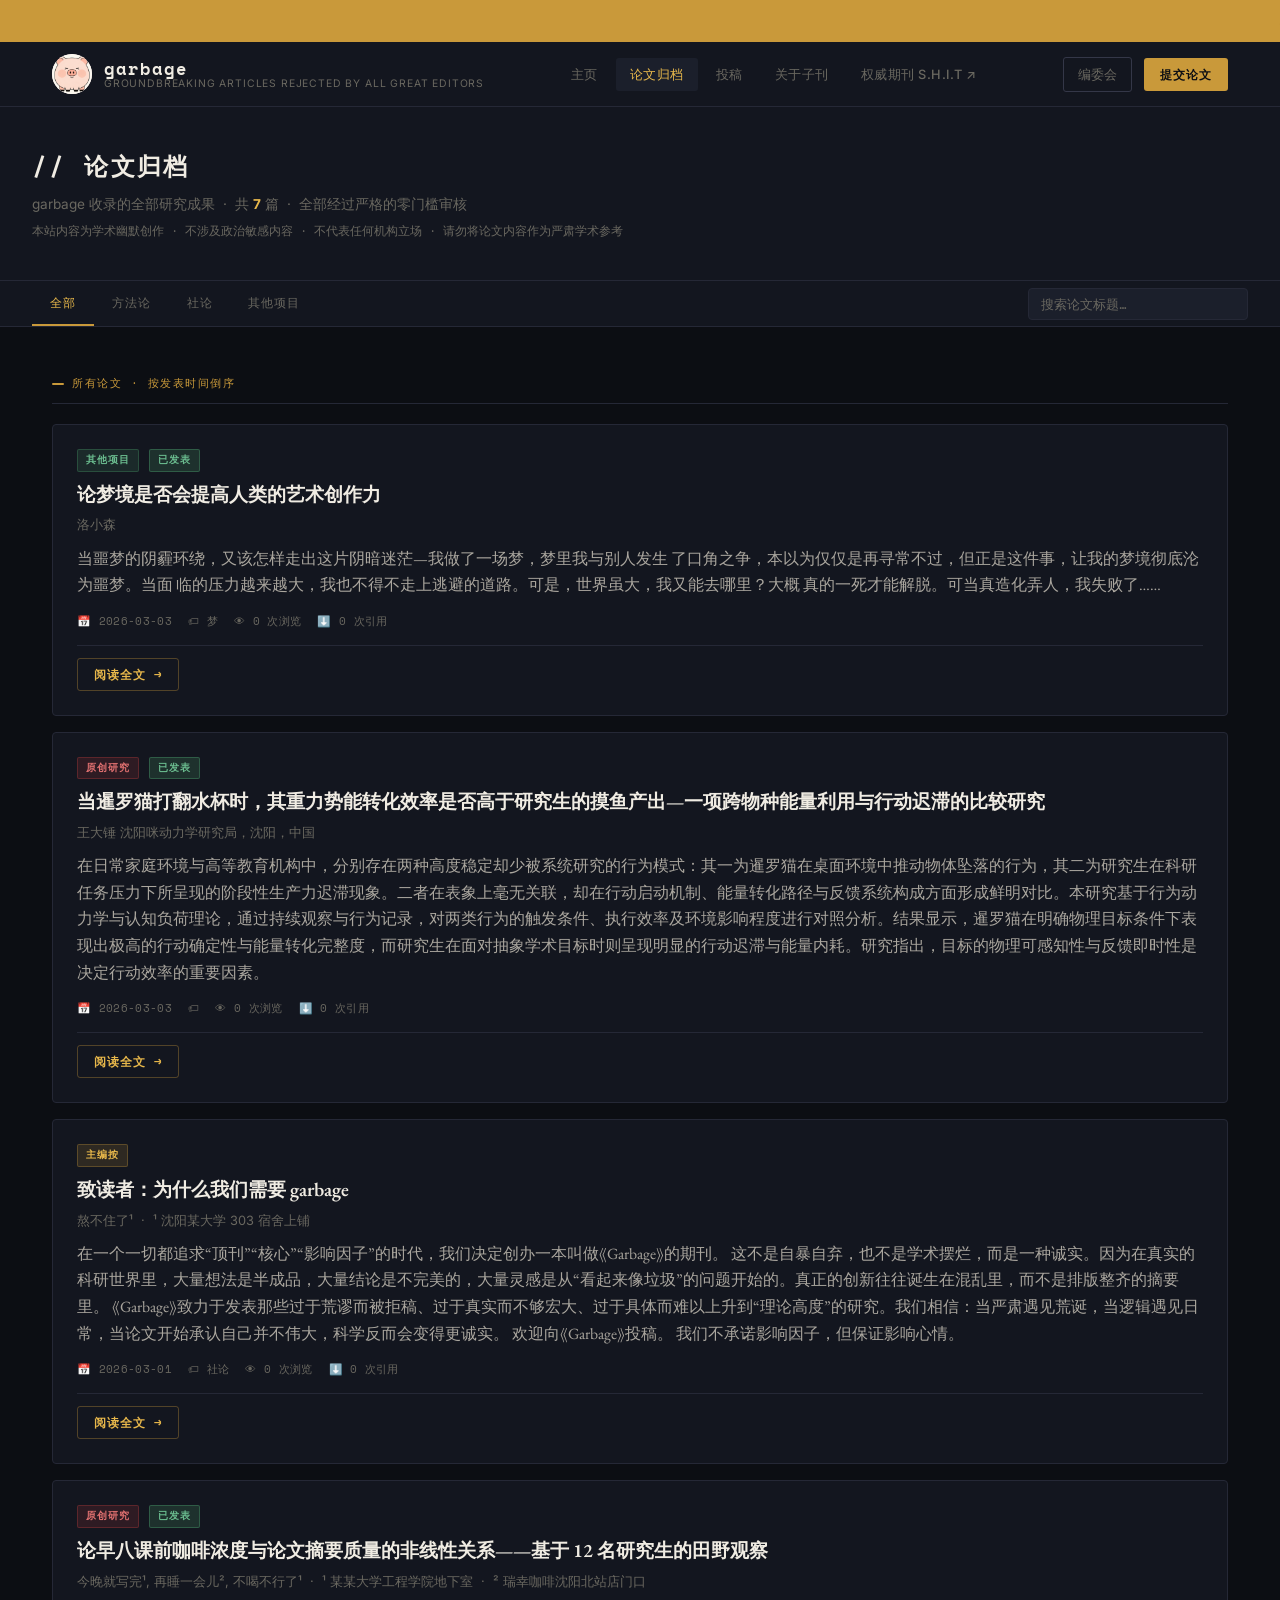
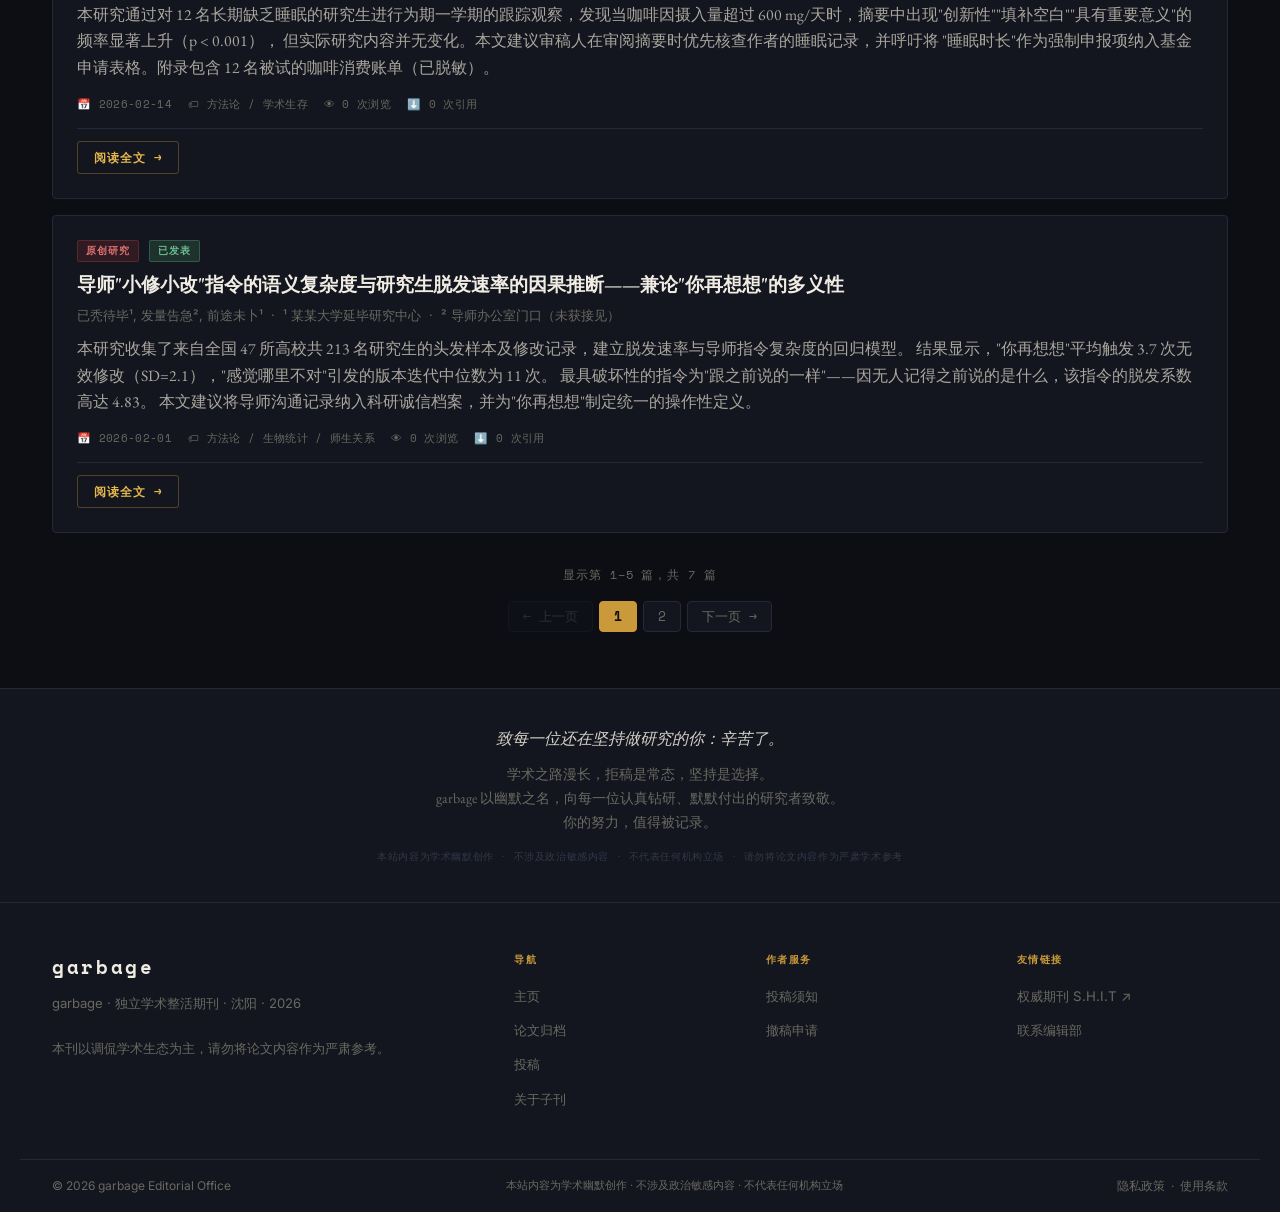
==== commit 51c6c2d9: "Add files via upload" ====
--- a/ZHENGHUO/papers.html
+++ b/ZHENGHUO/papers.html
@@ -76,7 +76,7 @@
 <div class="page-header">
   <div class="page-header-inner">
     <h1>// 论文归档</h1>
-    <p>garbage 收录的全部研究成果 &nbsp;·&nbsp; 共 <strong style="color:var(--gold-lt)">6</strong> 篇 &nbsp;·&nbsp; 全部经过严格的零门槛审核</p>
+    <p>garbage 收录的全部研究成果 &nbsp;·&nbsp; 共 <strong style="color:var(--gold-lt)">7</strong> 篇 &nbsp;·&nbsp; 全部经过严格的零门槛审核</p>
     <p style="font-size:0.72rem;color:var(--muted);margin-top:6px;font-family:var(--mono);">本站内容为学术幽默创作 · 不涉及政治敏感内容 · 不代表任何机构立场 · 请勿将论文内容作为严肃学术参考</p>
   </div>
 </div>
@@ -97,6 +97,33 @@
 <!-- Papers List -->
 <div class="page-wrap">
   <div class="sec-label">所有论文 · 按发表时间倒序</div>
+
+  <div class="paper-card" data-category="other">
+    <div class="paper-card-top">
+      <span class="tag green">其他项目</span>
+      <span class="tag accepted">已发表</span>
+    </div>
+    <h3 class="paper-title">
+      <a href="papers/123.pdf" target="_blank" rel="noopener">论梦境是否会提高人类的艺术创作力</a>
+    </h3>
+    <p class="paper-authors">洛小森</p>
+    <p class="paper-abstract">
+      当噩梦的阴霾环绕，又该怎样走出这片阴暗迷茫—我做了一场梦，梦里我与别人发生
+了口角之争，本以为仅仅是再寻常不过，但正是这件事，让我的梦境彻底沦为噩梦。当面
+临的压力越来越大，我也不得不走上逃避的道路。可是，世界虽大，我又能去哪里？大概
+真的一死才能解脱。可当真造化弄人，我失败了……
+    </p>
+    <div class="paper-footer">
+      <span>📅 2026-03-03</span>
+      <span>🏷 梦</span>
+      <span>👁 0 次浏览</span>
+      <span>⬇️ 0 次引用</span>
+    </div>
+    <div class="paper-actions">
+      <a href="papers/123.pdf" target="_blank" rel="noopener" class="read-btn">阅读全文 →</a>
+    </div>
+  </div>
+
 
   <!-- Paper 1 -->
   <div class="paper-card" data-category="methodology">
